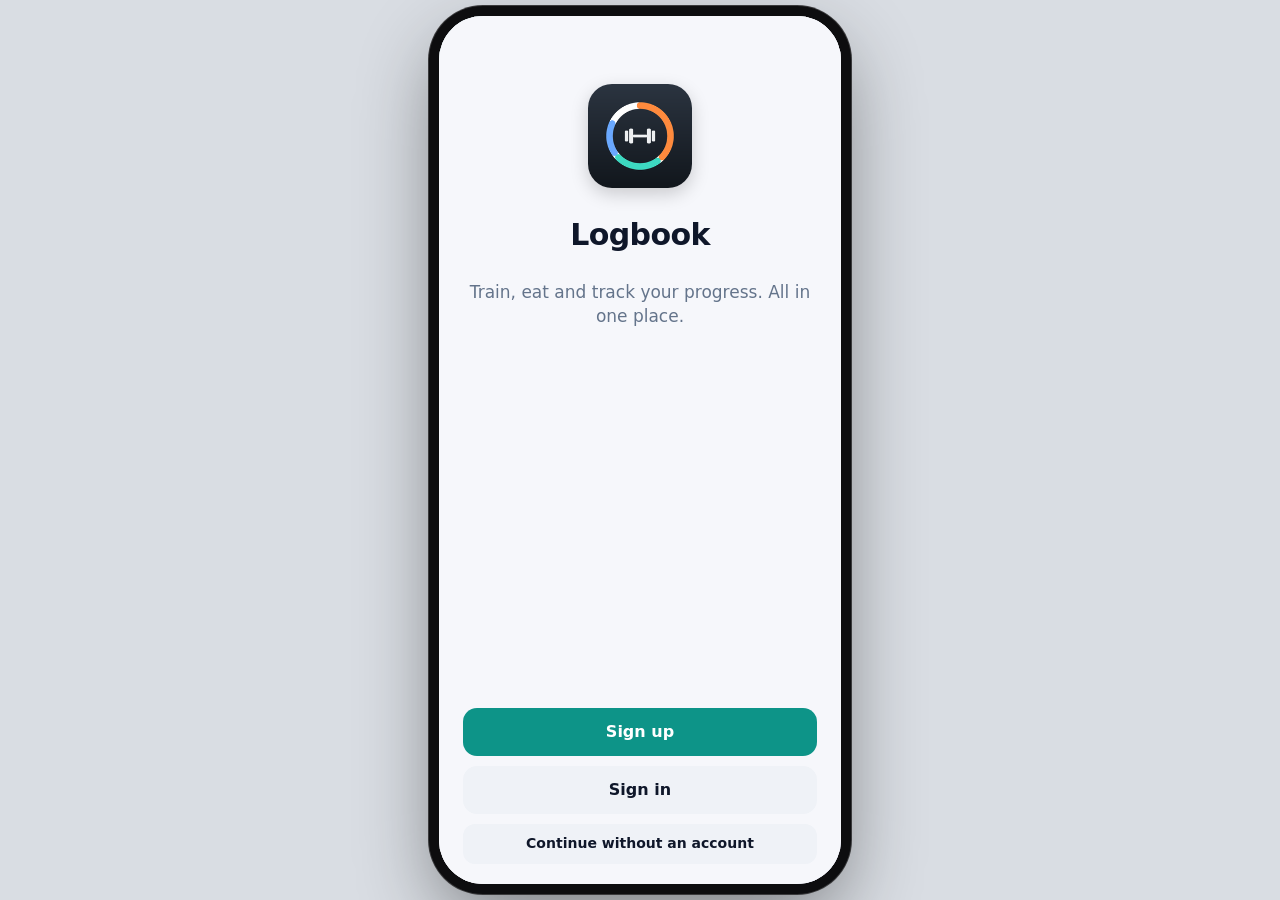
==== index.html @ abdc9746 "w12: first-launch welcome with sign up / sign in / forgot password / continue without account; retur" ====
<!doctype html>
<html lang="en">
<head>
<meta charset="utf-8">
<meta name="viewport" content="width=device-width,initial-scale=1,viewport-fit=cover">
<meta name="theme-color" content="#f6f7fb" media="(prefers-color-scheme: light)">
<meta name="theme-color" content="#0b0d12" media="(prefers-color-scheme: dark)">
<meta name="apple-mobile-web-app-capable" content="yes">
<meta name="apple-mobile-web-app-status-bar-style" content="default">
<meta name="apple-mobile-web-app-title" content="Logbook">
<title>Logbook v2 — Widget home preview</title>
<link rel="manifest" href="manifest.json?v=1">
<link rel="apple-touch-icon" sizes="180x180" href="icon-180.png?v=w12">
<link rel="icon" type="image/svg+xml" href="icon.svg?v=w12">
<link rel="icon" type="image/png" sizes="32x32" href="icon-32.png?v=w12">
<link rel="preconnect" href="https://fonts.googleapis.com"><link rel="preconnect" href="https://fonts.gstatic.com" crossorigin>
<link rel="stylesheet" href="https://fonts.googleapis.com/css2?family=Playfair+Display:wght@600;700&family=Inter:wght@400;600;700&family=Fraunces:wght@600;700&family=Source+Sans+3:wght@400;600&family=Poppins:wght@400;600;700&family=Manrope:wght@400;600;800&family=DM+Serif+Display&family=DM+Sans:wght@400;600;700&family=Space+Grotesk:wght@500;700&family=IBM+Plex+Sans:wght@400;600;700&family=Barlow+Condensed:wght@600;700&family=Barlow:wght@400;600&family=Cormorant+Garamond:wght@600;700&family=Lato:wght@400;700&display=swap">
<link rel="stylesheet" href="styles.css?v=w12">
</head>
<body>
<div id="app"></div>
<div id="sheet-root"></div>
<div id="toast" role="status" aria-live="polite"></div>
<script src="lib.js?v=w12"></script>
<script src="data.js?v=w12"></script>
<script src="sync.js?v=w12"></script>
<script src="app.js?v=w12"></script>
</body>
</html>
---- styles.css ----
:root{--bg:#f6f7fb;--card:#fff;--card2:#eef1f6;--text:#0f172a;--muted:#64748b;--line:#e2e8f0;--accent:#0d9488;--accent2:#6366f1;--accentSoft:#ccfbf1;--warn:#f59e0b;--danger:#ef4444;--ok:#10b981;--p:#6366f1;--c:#f59e0b;--f:#ec4899;--shadow:0 1px 2px rgba(15,23,42,.05),0 8px 24px rgba(15,23,42,.06);--r:20px;
--sat:env(safe-area-inset-top);--sab:env(safe-area-inset-bottom);color-scheme:light}
[data-theme=dark]{--bg:#0b0d12;--card:#151922;--card2:#1e2430;--text:#f1f5f9;--muted:#94a3b8;--line:#263041;--accent:#2dd4bf;--accentSoft:#134e4a;--shadow:none;color-scheme:dark}
*{box-sizing:border-box;-webkit-tap-highlight-color:transparent}
html,body{margin:0;background:var(--bg);color:var(--text);font:16px/1.4 -apple-system,BlinkMacSystemFont,"SF Pro Text","Inter",system-ui,sans-serif;overflow-x:hidden;-webkit-font-smoothing:antialiased}
button,input,select,textarea{font:inherit;color:inherit}
#app{max-width:560px;margin:0 auto;min-height:100vh;padding:calc(var(--sat) + 8px) 16px calc(var(--sab) + 96px)}
.top{display:flex;align-items:center;justify-content:space-between;gap:12px;padding:8px 2px 14px}
.top h1{font-size:30px;line-height:1.1;margin:0;letter-spacing:-.02em;font-weight:750}
.top .sub{color:var(--muted);font-size:14px;margin-bottom:2px}
.avatar{width:44px;height:44px;border-radius:50%;border:0;background:linear-gradient(135deg,var(--accent),var(--accent2));color:#fff;font-weight:700;flex:none;cursor:pointer}
.demo{display:inline-block;font-size:11px;font-weight:700;letter-spacing:.04em;text-transform:uppercase;background:var(--accentSoft);color:var(--accent);padding:3px 8px;border-radius:99px}
.banner{background:var(--card2);border-radius:14px;padding:10px 12px;font-size:14px;color:var(--muted);margin-bottom:12px;display:flex;gap:8px;align-items:center}
.card{background:var(--card);border-radius:var(--r);padding:16px;margin-bottom:12px;box-shadow:var(--shadow);border:1px solid var(--line)}
[data-theme=dark] .card{border-color:transparent}
.card h2{font-size:17px;margin:0 0 10px;font-weight:650;display:flex;justify-content:space-between;align-items:center;gap:8px}
.card h2 small{font-weight:500;color:var(--muted);font-size:13px}
.muted{color:var(--muted);font-size:14px}
.row{display:flex;align-items:center;gap:10px;min-width:0}
.row>*{min-width:0}.grow{flex:1}
.grid2{display:grid;grid-template-columns:1fr 1fr;gap:10px}
.grid3{display:grid;grid-template-columns:repeat(3,1fr);gap:8px}
.stat{background:var(--card2);border-radius:14px;padding:12px;min-width:0}
.stat b{display:block;font-size:22px;letter-spacing:-.01em}.stat span{font-size:12px;color:var(--muted)}
.btn{min-height:48px;border:0;border-radius:14px;padding:0 18px;background:var(--accent);color:#fff;font-weight:650;cursor:pointer;display:inline-flex;align-items:center;justify-content:center;gap:6px;max-width:100%}
[data-theme=dark] .btn{color:#042f2e}
.btn.ghost{background:var(--card2);color:var(--text)}
.btn.danger{background:transparent;color:var(--danger)}
.btn.block{width:100%}.btn.sm{min-height:40px;padding:0 14px;font-size:14px;border-radius:12px}
.btn:disabled{opacity:.4}
.icon-btn{width:44px;height:44px;border-radius:12px;border:0;background:var(--card2);cursor:pointer;flex:none;font-size:18px}
input,select,textarea{width:100%;min-height:48px;border-radius:12px;border:1px solid var(--line);background:var(--card2);padding:10px 12px;outline:none;font-size:16px}
input:focus,select:focus,textarea:focus{border-color:var(--accent)}
label.f{display:block;font-size:13px;color:var(--muted);margin:10px 0 4px}
.seg{display:flex;background:var(--card2);border-radius:14px;padding:4px;margin-bottom:12px;gap:4px}
.seg button{flex:1;min-height:40px;border:0;background:transparent;border-radius:10px;font-weight:600;font-size:14px;color:var(--muted);cursor:pointer}
.seg button.on{background:var(--card);color:var(--text);box-shadow:var(--shadow)}
.list{display:flex;flex-direction:column}
.item{display:flex;align-items:center;gap:12px;padding:12px 0;border-top:1px solid var(--line);min-height:56px}
.item:first-child{border-top:0}
.item .t{font-weight:600;overflow:hidden;text-overflow:ellipsis;white-space:nowrap}
.item .s{font-size:13px;color:var(--muted)}
.pill{font-size:12px;font-weight:650;padding:3px 9px;border-radius:99px;background:var(--card2);white-space:nowrap}
.pill.low{background:#fef3c7;color:#92400e}.pill.out{background:#fee2e2;color:#991b1b}.pill.ok{background:#d1fae5;color:#065f46}
[data-theme=dark] .pill.low{background:#422006;color:#fcd34d}[data-theme=dark] .pill.out{background:#450a0a;color:#fca5a5}[data-theme=dark] .pill.ok{background:#052e16;color:#6ee7b7}
.bar{height:8px;background:var(--card2);border-radius:99px;overflow:hidden}.bar i{display:block;height:100%;border-radius:99px;background:var(--accent)}
.ring{position:relative;width:112px;height:112px;flex:none}.ring svg{transform:rotate(-90deg)}
.ring .c{position:absolute;inset:0;display:flex;flex-direction:column;align-items:center;justify-content:center}.ring b{font-size:22px}.ring span{font-size:11px;color:var(--muted)}
.macro{display:grid;grid-template-columns:70px 1fr auto;gap:8px;align-items:center;font-size:13px;margin:6px 0}
.set{display:grid;grid-template-columns:28px 1fr 1fr 44px;gap:8px;align-items:center;margin:6px 0}
.set input{min-height:44px;text-align:center;padding:6px}
.set .n{color:var(--muted);font-size:13px;text-align:center}
.set .chk{width:44px;height:44px;border-radius:12px;border:0;background:var(--card2);cursor:pointer;font-size:18px}
.set .chk.on{background:var(--accent);color:#fff}
.tabbar{position:fixed;left:0;right:0;bottom:0;z-index:20;background:color-mix(in srgb,var(--card) 86%,transparent);backdrop-filter:blur(20px) saturate(1.6);-webkit-backdrop-filter:blur(20px) saturate(1.6);border-top:1px solid var(--line);padding:6px 8px calc(var(--sab) + 6px);display:flex;justify-content:center}
.tabbar .in{display:flex;width:100%;max-width:560px}
.tabbar button{flex:1;border:0;background:none;min-height:54px;display:flex;flex-direction:column;align-items:center;justify-content:center;gap:2px;font-size:11px;font-weight:600;color:var(--muted);cursor:pointer}
.tabbar button svg{width:26px;height:26px}
.tabbar button.on{color:var(--accent)}
.fab-live{position:fixed;left:16px;right:16px;bottom:calc(var(--sab) + 78px);z-index:19;max-width:528px;margin:0 auto;background:var(--accent);color:#fff;border-radius:16px;padding:12px 16px;display:flex;justify-content:space-between;align-items:center;border:0;font-weight:650;box-shadow:0 8px 24px rgba(13,148,136,.35);cursor:pointer}
[data-theme=dark] .fab-live{color:#042f2e}
.sheet-bg{position:fixed;inset:0;background:rgba(2,6,23,.45);z-index:50;display:flex;align-items:flex-end;justify-content:center;animation:fade .2s}
.sheet{background:var(--bg);width:100%;max-width:560px;max-height:92vh;overflow-y:auto;overflow-x:hidden;border-radius:24px 24px 0 0;padding:10px 16px calc(var(--sab) + 20px);animation:up .25s cubic-bezier(.2,.8,.2,1)}
.sheet .grab{width:40px;height:5px;border-radius:9px;background:var(--line);margin:0 auto 12px}
.sheet h3{margin:0 0 8px;font-size:20px}
@keyframes up{from{transform:translateY(40px);opacity:0}}@keyframes fade{from{opacity:0}}
#toast{position:fixed;left:50%;top:calc(var(--sat) + 12px);transform:translate(-50%,-80px);background:var(--text);color:var(--bg);padding:10px 16px;border-radius:99px;font-size:14px;font-weight:600;z-index:90;transition:transform .25s;max-width:90vw}
#toast.on{transform:translate(-50%,0)}
.onb{position:fixed;inset:0;z-index:80;background:var(--bg);display:flex;flex-direction:column;padding:calc(var(--sat) + 20px) 24px calc(var(--sab) + 20px);overflow-y:auto;overflow-x:hidden}
.onb .hero{font-size:64px;margin:24px 0 8px}.onb h2{font-size:30px;letter-spacing:-.02em;margin:0 0 8px}
.dots{display:flex;gap:6px;justify-content:center;margin:16px 0}.dots i{width:8px;height:8px;border-radius:9px;background:var(--line)}.dots i.on{width:22px;background:var(--accent)}
.chips{display:flex;flex-wrap:wrap;gap:8px}.chip{min-height:44px;padding:0 16px;border-radius:99px;border:1px solid var(--line);background:var(--card);cursor:pointer;font-weight:600}
.chip.on{background:var(--accent);border-color:var(--accent);color:#fff}
.chart{width:100%;height:auto;display:block}
.week{display:grid;grid-template-columns:repeat(7,1fr);gap:4px;text-align:center}
.week button{border:0;background:var(--card2);border-radius:12px;min-height:56px;cursor:pointer;padding:4px 0;font-size:12px;color:var(--muted)}
.week button b{display:block;font-size:16px;color:var(--text)}.week button.on{background:var(--accent);color:#fff}.week button.on b{color:#fff}
.week button .d{display:block;width:6px;height:6px;border-radius:9px;background:var(--accent);margin:2px auto 0}.week button.on .d{background:#fff}
.month{display:grid;grid-template-columns:repeat(7,1fr);gap:4px}
.month div{aspect-ratio:1;border-radius:10px;display:flex;align-items:center;justify-content:center;font-size:13px;background:var(--card2)}
.month .w{background:var(--accent);color:#fff;font-weight:700}.month .x{background:transparent}
.readonly [data-edit]{display:none!important}
.empty{text-align:center;padding:20px 8px;color:var(--muted);font-size:14px}
.tip{border-left:3px solid var(--accent2);padding:8px 12px;background:var(--card2);border-radius:0 12px 12px 0;font-size:14px;margin:6px 0}
/* ===== widget-home ===== */
html,body{font-family:var(--fb,-apple-system,system-ui,sans-serif);overscroll-behavior:none}
h1,h2,h3,.wn,.wt{font-family:var(--fh,inherit)}
body{position:fixed;inset:0;overflow:hidden}
#app{max-width:none;padding:0;height:100%;min-height:0}
.pillbtn{border:0;background:var(--card2);color:var(--text);border-radius:999px;min-height:36px;min-width:44px;padding:0 14px;font-weight:650;cursor:pointer}
.pillbtn.on{background:var(--accent);color:var(--on)}
/* widget grid */
.w{position:relative;background:var(--card);border:1px solid var(--line);border-radius:24px;box-shadow:var(--shadow);padding:14px;overflow:hidden;cursor:pointer;-webkit-user-select:none;user-select:none;-webkit-touch-callout:none;touch-action:pan-x pan-y;transition:transform .15s}
[data-theme=dark] .w{border-color:color-mix(in srgb,var(--line) 60%,transparent)}
.w:active{transform:scale(.97)}
.w.S{grid-column:span 1}.w.M{grid-column:span 2}.w.L{grid-column:span 2;grid-row:span 2}
.wi{height:100%;display:flex;flex-direction:column;gap:4px;min-width:0}
.wi small{color:var(--muted);font-size:12px;line-height:1.3;overflow:hidden;text-overflow:ellipsis}
.wl{font-weight:700;text-transform:uppercase;letter-spacing:.06em;font-size:11px!important;color:var(--accent)!important}
.wn{font-size:30px;font-weight:750;letter-spacing:-.02em;line-height:1.05}
.wn.sm{font-size:22px}.wn.xl{font-size:44px}
.wn em,.wmac em,.wlist em{font-style:normal;font-size:.5em;color:var(--muted);font-weight:600}
.wt{font-size:20px;line-height:1.15;font-weight:700}
.wrow{display:flex;align-items:center;gap:14px}
.wrow>div{display:flex;flex-direction:column}
.wmac{display:flex;flex-direction:column;gap:8px;margin-top:auto}
.wmac>div{display:grid;grid-template-columns:16px 1fr auto;gap:8px;align-items:center;font-size:12px;font-weight:650}
.wmac em{font-size:11px}
.wdots{display:flex;gap:5px;margin-top:4px}.wdots i{flex:1;height:6px;border-radius:3px;background:var(--card2)}.wdots i.on{background:var(--accent)}
.wlist{display:flex;flex-direction:column;gap:5px;font-size:13px;margin-top:4px}.wlist div{display:flex;justify-content:space-between;gap:8px;border-top:1px solid var(--line);padding-top:5px}
.wlist em.out{color:var(--danger)}.wlist em.low{color:var(--warn)}
.wchips{display:flex;flex-wrap:wrap;gap:5px;margin-top:auto}.wchips span{font-size:12px;padding:4px 9px;border-radius:999px;background:var(--card2)}.wchips span.on{background:var(--accentSoft);color:var(--text)}
.wtips p{margin:4px 0 0;font-size:13.5px;line-height:1.35}
.wweek{display:flex;gap:4px;margin-top:auto}.wweek i{flex:1;height:30px;border-radius:8px;background:var(--card2);display:flex;align-items:flex-end;justify-content:center;font-style:normal}.wweek i.on{background:var(--accent)}.wweek span{font-size:9px;color:var(--muted);padding-bottom:2px}.wweek i.on span{color:var(--on)}
.w.S .wweek i{height:20px}
.mring{flex:none}
/* edit mode */
.wx,.wsz{display:none;position:absolute;z-index:3;border:0;cursor:pointer;font-weight:800}
.wx{top:6px;left:6px;width:26px;height:26px;border-radius:50%;background:#8e8e93;color:#fff;font-size:20px;line-height:24px;padding:0}
.wsz{bottom:8px;right:8px;height:26px;min-width:30px;border-radius:13px;background:var(--text);color:var(--bg);font-size:12px;padding:0 8px}
.editing .wx,.editing .wsz{display:block}
.editing .w{animation:jig .28s ease-in-out infinite alternate;touch-action:none}
.editing .w:nth-child(2n){animation-delay:-.14s;animation-direction:alternate-reverse}
.editing .w.drag{animation:none;z-index:10;box-shadow:0 18px 40px rgba(0,0,0,.25);transition:none;opacity:.95}
@keyframes jig{from{transform:rotate(-1.1deg)}to{transform:rotate(1.1deg)}}
@media (prefers-reduced-motion:reduce){.editing .w{animation:none;outline:2px dashed var(--accent)}}
/* gallery + settings */
.gal{display:flex;flex-direction:column;gap:16px}
.gh{display:flex;align-items:center;gap:8px;margin-bottom:8px}.gic{font-size:20px}
.gprev{display:flex;gap:10px;overflow-x:auto;padding-bottom:4px;scrollbar-width:none}
.gsz{border:0;background:none;padding:0;display:flex;flex-direction:column;align-items:center;gap:4px;font-size:12px;color:var(--muted);cursor:pointer;flex:none}
.w.mini{width:var(--mw);height:var(--mh);pointer-events:none;--u:74px;zoom:.62}
.w.mini.S{--mw:150px;--mh:150px}.w.mini.M{--mw:314px;--mh:150px}.w.mini.L{--mw:314px;--mh:314px}
.wprev{display:flex;justify-content:center;padding:12px 0;background:var(--card2);border-radius:20px;margin-bottom:6px}
.wprev .w{width:150px;height:150px;pointer-events:none}.wprev .w.M{width:min(314px,100%)}.wprev .w.L{width:min(314px,100%);height:314px}
.seg.wrap{flex-wrap:wrap}.seg.wrap button{flex:1 1 30%}
.cwgrid{display:grid;grid-template-columns:repeat(2,minmax(0,1fr));gap:8px}
.cw{border:2px solid var(--line);border-radius:16px;padding:10px;text-align:left;cursor:pointer;display:flex;flex-direction:column;gap:6px;min-height:64px;min-width:0}
.cw b{font-size:13px;line-height:1.2;overflow:hidden;text-overflow:ellipsis}
.cw.on{border-color:var(--accent);box-shadow:0 0 0 2px var(--accent)}
.cw .sw{display:flex;gap:4px}.cw .sw i{width:16px;height:16px;border-radius:50%;border:1px solid rgba(127,127,127,.3)}
.btn:not(.ghost):not(.danger),.chip.on{color:var(--on)}

/* ===== springboard v2 ===== */
.sb{position:fixed;inset:0;overflow:hidden;touch-action:none;-webkit-user-select:none;user-select:none;-webkit-touch-callout:none;background:radial-gradient(120% 60% at 0% 0%,color-mix(in srgb,var(--accent) 16%,transparent),transparent 60%),radial-gradient(100% 50% at 100% 100%,color-mix(in srgb,var(--accent2) 14%,transparent),transparent 60%),var(--bg)}
.track{display:flex;height:100%;will-change:transform}
.page{flex:0 0 100%;width:100%;height:100%;overflow:hidden}
.pin2{max-width:560px;margin:0 auto;padding:calc(var(--sat) + 8px) 16px 0}
.pin{max-width:560px;margin:0 auto;padding:0 16px calc(var(--sab) + 40px)}
.page .top{height:var(--hd,58px);padding:0 2px;box-sizing:border-box}
.page .top h1{font-size:26px}
.etools{display:flex;gap:6px;width:100%;justify-content:flex-end;flex-wrap:nowrap}
.etools .pillbtn{padding:0 10px;font-size:13px;white-space:nowrap}.etools .pillbtn:disabled{opacity:.4}
.wgrid{display:grid;grid-template-columns:1fr 1fr;gap:14px}
.emptypg{position:absolute;left:24px;right:24px;top:40%;text-align:center;color:var(--muted);font-size:14px}
.wchart{flex:1;min-height:0;margin-top:2px;display:flex;align-items:flex-end}
.spark{width:100%;height:100%;max-height:100%;display:block}
.dockwrap{position:fixed;left:0;right:0;bottom:calc(max(var(--sab),8px) + 4px);z-index:20;display:flex;flex-direction:column;align-items:center;gap:8px;pointer-events:none}
.pdots{display:flex;gap:8px;height:12px;align-items:center}
.pdots i{width:7px;height:7px;border-radius:50%;background:var(--text);opacity:.25;transition:opacity .2s}
.pdots i.on{opacity:.85}
.dock{pointer-events:auto;display:flex;gap:14px;padding:10px 14px;border-radius:30px;background:color-mix(in srgb,var(--card) 55%,transparent);backdrop-filter:blur(24px) saturate(1.8);-webkit-backdrop-filter:blur(24px) saturate(1.8);border:1px solid color-mix(in srgb,var(--line) 70%,transparent);box-shadow:0 10px 30px rgba(0,0,0,.12)}
.dock button{border:0;background:none;padding:0;display:flex;flex-direction:column;align-items:center;gap:3px;cursor:pointer;color:var(--text);font-size:9.5px;font-weight:600}
.dock button span:last-child{opacity:.75}
.aico{position:relative;width:54px;height:54px;border-radius:14px;display:flex;align-items:center;justify-content:center;color:#fff;box-shadow:0 3px 8px rgba(0,0,0,.18),inset 0 -2px 3px rgba(0,0,0,.12);overflow:hidden}
.aico::after{content:'';position:absolute;inset:0 0 50% 0;background:linear-gradient(180deg,rgba(255,255,255,.45),rgba(255,255,255,.05));border-radius:14px 14px 40% 40%/14px 14px 12px 12px}
.aico svg{width:30px;height:30px;filter:drop-shadow(0 1px 1px rgba(0,0,0,.25));stroke-width:2.2}
.dock button:active .aico{filter:brightness(.8)}
@media (max-height:700px){.aico{width:48px;height:48px;border-radius:12px}.aico svg{width:26px;height:26px}.dock{padding:8px 12px;gap:12px}}
.fab-live{bottom:calc(max(var(--sab),8px) + 110px)}
.ov{position:fixed;inset:0;z-index:40;background:var(--bg);display:flex;flex-direction:column;transform-origin:0 0;overflow:hidden;will-change:transform}
.ovh{flex:none;display:flex;align-items:center;justify-content:space-between;padding:calc(var(--sat) + 6px) 8px 6px;touch-action:none;border-bottom:1px solid var(--line)}
.ovh b{font-size:17px;font-family:var(--fh)}
.ovh .back{border:0;background:none;color:var(--accent);font-weight:600;font-size:16px;min-height:44px;width:70px;text-align:left;cursor:pointer}
.ovb{flex:1;overflow-y:auto;overflow-x:hidden;padding-top:12px;-webkit-overflow-scrolling:touch}
.homebar{position:absolute;left:0;right:0;bottom:0;height:calc(var(--sab) + 26px);display:flex;align-items:center;justify-content:center;touch-action:none;cursor:grab}
.homebar i{width:134px;height:5px;border-radius:3px;background:var(--text);opacity:.55;margin-bottom:calc(var(--sab)*.4)}
.openfull{margin-top:12px}
.ovopen .dockwrap{opacity:0}
/* v3 */
.aico{background:color-mix(in srgb,var(--accent) 16%,var(--card))!important;color:var(--accent);box-shadow:0 1px 3px rgba(0,0,0,.12),inset 0 0 0 1px color-mix(in srgb,var(--accent) 22%,transparent)}
.aico::after{display:none}
.aico svg{filter:none;stroke-width:2}
[data-theme=dark] .aico{background:color-mix(in srgb,var(--accent) 22%,var(--card))!important}
.gcat{margin:14px 0 2px;font-size:13px;text-transform:uppercase;letter-spacing:.08em;color:var(--muted)}
.heat{display:grid;grid-template-columns:repeat(5,1fr);gap:5px;margin-top:auto}
.heat div{border-radius:10px;padding:6px 2px;text-align:center;background:color-mix(in srgb,var(--accent) calc(var(--o)*100%),var(--card2));color:var(--text)}
.heat b{display:block;font-size:16px}.heat span{font-size:9px;opacity:.8}
.calh{display:grid;grid-template-columns:repeat(14,1fr);gap:3px;margin-top:auto}
.calh i{aspect-ratio:1;border-radius:3px;background:color-mix(in srgb,var(--accent) calc(var(--o)*100%),var(--card2));font-style:normal}
.calh.big{grid-template-columns:repeat(7,1fr);gap:6px}.calh.big i{border-radius:8px;font-size:11px;display:flex;align-items:center;justify-content:center;color:var(--text)}
.w.L .calh{grid-template-columns:repeat(7,1fr);gap:5px}
.wlist div span{overflow:hidden;text-overflow:ellipsis;white-space:nowrap}.wlist em{white-space:nowrap}
.grid3{display:grid;grid-template-columns:repeat(3,1fr);gap:8px}
/* v4 */
.pdots{pointer-events:auto;gap:0}
.pdots button{border:0;background:none;padding:0;width:16px;height:16px;display:flex;align-items:center;justify-content:center;cursor:pointer}
.pdots button i{width:7px;height:7px;border-radius:50%;background:var(--text);opacity:.25;transition:opacity .2s}
.pdots button.on i{opacity:.85}
.sb *{-webkit-user-drag:none}
.wgrid{align-content:start}
.w{padding:12px 13px}
.wcenter{display:flex;justify-content:center;flex:1;align-items:center}
.stars{color:var(--accent)!important;letter-spacing:1px}
small.good{color:var(--ok)!important;font-weight:650}small.bad{color:var(--warn)!important;font-weight:650}
.glass{flex:1;min-height:16px;margin-top:4px;border-radius:10px;background:var(--card2);position:relative;overflow:hidden}
.glass i{position:absolute;left:0;right:0;bottom:0;background:linear-gradient(180deg,color-mix(in srgb,var(--accent) 70%,#fff),var(--accent));border-radius:10px 10px 0 0}
.wrow .wmac{margin-top:6px;gap:5px}
@media (min-width:520px){
 html{background:#1c1c1e;height:100%}
 html[data-theme=light]{background:#d9dde3}
 body{inset:auto;position:relative;margin:16px auto;height:min(932px,calc(100vh - 32px));width:min(430px,calc(min(932px,100vh - 32px)*.462));transform:translateZ(0);overflow:hidden;border-radius:44px;box-shadow:0 0 0 10px #0d0d0f,0 0 0 11px #3a3a3c,0 30px 80px rgba(0,0,0,.45)}
 .sheet-bg,.sheet{max-width:none}
 #toast{position:absolute}
}
@media (max-height:700px){.page .top{--hd:50px}.page .top h1{font-size:22px}.w.S .wn.sm{font-size:19px}.w{padding:10px 11px}.wi{gap:2px}}
.wlist em{font-size:12px!important}.w.M .wrow .wn{font-size:26px}
.wi{justify-content:flex-start;overflow:hidden}.wi>*{flex-shrink:0}.wi>.wchart,.wi>.glass,.wi>.wcenter{flex-shrink:1}
.compact .wlist div:nth-child(n+2){display:none}.compact .wrow .wmac{gap:3px;margin-top:2px}.compact .wrow .wmac .bar{height:6px}.compact .w .wt{font-size:17px}.compact .w small{font-size:11px}
/* v5 */
.acc{border-top:1px solid var(--line)}
.acc summary{list-style:none;display:flex;justify-content:space-between;align-items:center;min-height:48px;cursor:pointer;padding:0 2px}
.acc summary::-webkit-details-marker{display:none}
.acc summary b::before{content:'›';display:inline-block;width:16px;transition:transform .2s;color:var(--muted)}
.acc[open] summary b::before{transform:rotate(90deg)}
.accwrap{margin-top:8px;max-width:100%}
.exrow{background:none;border-left:0;border-right:0;border-bottom:0;width:100%;text-align:left;cursor:pointer;gap:10px;display:flex;align-items:center}
.exthumb{width:40px;height:40px;border-radius:10px;object-fit:cover;flex:none;display:flex;align-items:center;justify-content:center;overflow:hidden}
.exthumb.ph{background:var(--accentSoft);color:var(--accent);font-weight:800}
.exthumb.big{width:64px;height:64px;font-size:24px}.exthumb img{width:100%;height:100%;object-fit:cover}
.exphoto{width:100%;max-height:240px;object-fit:cover;border-radius:18px;margin-bottom:10px;display:block}
.exphoto.ph{height:120px;display:flex;align-items:center;justify-content:center;background:var(--accentSoft);color:var(--accent);font-weight:800;font-size:22px}
.linkish{background:none;border:0;text-align:left;padding:0;cursor:pointer;min-width:0}
.pillbtn.sm{min-height:30px;font-size:12px;padding:0 10px}
.card h2 .hbtns{display:flex;gap:6px;align-items:center}
.emptystate{text-align:center;padding:12px 4px}.emptystate .big{font-size:40px}.emptystate b{display:block;font-size:18px;margin:4px 0}
.splitgrid{display:grid;grid-template-columns:repeat(7,minmax(0,1fr));gap:4px}
.splitgrid label{display:flex;flex-direction:column;gap:4px;font-size:11px;font-weight:700;color:var(--muted);text-align:center;min-width:0}
.splitgrid label.today{color:var(--accent)}.splitgrid label.today select{border-color:var(--accent);box-shadow:0 0 0 1px var(--accent)}
.splitgrid select{font-size:10px;padding:6px 2px;min-height:40px;text-overflow:ellipsis;width:100%}
textarea{width:100%;border:1px solid var(--line);border-radius:12px;padding:10px;background:var(--card);resize:vertical}
.wsplit{display:grid;grid-template-columns:repeat(7,1fr);gap:3px;margin:4px 0}
.wsplit div{border-radius:8px;background:var(--card2);text-align:center;padding:4px 0;min-width:0}
.wsplit div.on{background:var(--accent);color:var(--on)}.wsplit div.rest{opacity:.55}.wsplit div.on.rest{opacity:1}
.wsplit span{display:block;font-size:9px;font-weight:700;opacity:.75}.wsplit b{display:block;font-size:9.5px;overflow:hidden;white-space:nowrap}
.wlist div.hl span,.wlist div.hl em{color:var(--accent);font-weight:700}
.qlog{flex:none;width:40px;height:40px;border-radius:50%;border:0;background:var(--accent);color:var(--on);font-size:22px;font-weight:700;cursor:pointer}
small.why{color:var(--text)!important;opacity:.8}
.brief p{margin:0 0 3px;font-size:12.5px;line-height:1.3;display:flex;gap:6px}.brief p span{flex:none;width:16px}
.brief.big p{font-size:15px;margin-bottom:8px}.brief.big p span{width:22px}
.compact .brief p:nth-child(n+3){display:none}
/* v6 */
.tcal{display:grid;grid-template-columns:repeat(7,1fr);gap:4px;margin-top:10px;text-align:center}
.tcal .x{font-size:12px;padding:4px 0}
.cd{border:0;background:none;min-height:42px;border-radius:12px;display:flex;flex-direction:column;align-items:center;justify-content:center;gap:3px;cursor:pointer;font-weight:600;color:var(--text);padding:0}
.cd.fut{color:var(--muted)}
.cd.today{background:var(--accent);color:var(--on)}
.cd i{width:6px;height:6px;border-radius:50%;display:block}
.cd i.dot,.legend i.dot{background:var(--accent)}.cd.today i.dot{background:var(--on)}
.cd i.ring,.legend i.ring{border:1.5px solid var(--accent2);background:transparent;width:7px;height:7px}.cd.today i.ring{border-color:var(--on)}
.legend{display:flex;gap:12px;flex-wrap:wrap;font-size:12px;margin-top:8px;align-items:center}.legend span{display:flex;align-items:center;gap:5px}.legend i{display:inline-block;width:7px;height:7px;border-radius:50%}
.legend i.tsq{background:var(--accent);border-radius:3px;width:10px;height:10px}
.quick{display:grid;grid-template-columns:1fr 1fr;gap:8px;margin-bottom:12px}
.quick3{display:grid;grid-template-columns:1.4fr 1fr 1fr;gap:8px;margin-bottom:12px}.quick3 .btn{padding:0 8px;font-size:14px}
.scanbtn{font-weight:750}
.scanbox{position:relative;border-radius:18px;overflow:hidden;background:#000;aspect-ratio:4/3;margin-bottom:8px}
.scanbox video{width:100%;height:100%;object-fit:cover}
.scanline{position:absolute;left:12%;right:12%;top:50%;height:2px;background:#ff3b30;box-shadow:0 0 12px #ff3b30}

/* v7 home gesture */
.ovh .back{white-space:nowrap;font-size:13px;font-weight:500;opacity:.7;width:56px;min-height:36px}
.ovb{padding-bottom:calc(var(--sab) + 40px)}
.homebar{height:calc(var(--sab) + 34px);z-index:5;background:linear-gradient(180deg,transparent,color-mix(in srgb,var(--bg) 85%,transparent) 55%)}
.homebar i{width:140px;height:6px;opacity:.85;box-shadow:0 0 0 1px color-mix(in srgb,var(--bg) 60%,transparent)}
.ov.dragging{box-shadow:0 20px 60px rgba(0,0,0,.35);user-select:none}
.ov.dragging .ovb{pointer-events:none}

.verlbl{text-align:center;font-size:12px;color:var(--muted);margin:-4px 0 10px;letter-spacing:.04em}
.osplit{display:grid;gap:6px;margin-top:12px}.osplit label{display:flex;align-items:center;gap:10px}.osplit span{width:38px;font-weight:600;color:var(--muted)}.osplit input{flex:1}
.hdrhist{border:0;background:var(--accent);color:#fff;font-weight:700;font-size:14px;padding:8px 12px;border-radius:999px;cursor:pointer;white-space:nowrap}
.gohist{font-size:16px;padding:14px;margin:0 0 12px;font-weight:700}
#spliteditor .splitgrid{display:grid;grid-template-columns:1fr;gap:6px}#spliteditor .splitgrid label{display:flex;align-items:center;gap:10px;flex-direction:row}#spliteditor .splitgrid label span{width:96px;flex:none;font-weight:600}#spliteditor .splitgrid select{flex:1}#spliteditor .splitgrid label.today span{color:var(--accent)}.osplit span{width:52px;white-space:nowrap}
.mealcard h2{font-size:18px}.mealbtns{display:flex;gap:8px;margin-top:10px}.mealbtns .addfood{flex:1;font-weight:700;padding:12px}.mealbtns .scanmini{width:52px;font-size:20px}.smchips{display:flex;flex-wrap:wrap;gap:6px;margin-top:8px}.linkbtn{border:0;background:none;color:var(--accent);font-weight:600;font-size:13px;margin-top:8px;padding:4px 0;cursor:pointer}
.ftabs{margin:8px 0 10px}
.wempty{font-size:15px!important;opacity:.8}.wcta{color:var(--accent);font-weight:600}
[data-act="sq"],[data-act="rmsaveditem"]{width:34px!important;height:34px!important;min-width:34px!important;padding:0!important;flex:none}
.goalbtn{display:block;width:100%;border:0;background:none;padding:0;text-align:left;color:inherit;font:inherit;cursor:pointer;position:relative}.goalbtn .pencil{position:absolute;right:0;top:2px;font-size:12px;font-weight:600;color:var(--accent);background:color-mix(in srgb,var(--accent) 12%,transparent);padding:3px 8px;border-radius:999px}.tgl{display:flex;gap:10px;align-items:center;margin-top:14px;font-weight:600}.tgl input{width:20px;height:20px}
.stepper{display:flex;align-items:center;gap:12px}.stepper b{font-size:26px;min-width:40px;text-align:center}.livebox{margin:12px 0;background:color-mix(in srgb,var(--accent) 8%,var(--card))}

/* w10 themed dialogs */
.uim{position:fixed;inset:0;z-index:200;display:flex;align-items:center;justify-content:center;padding:24px}
.uim-bd{position:absolute;inset:0;background:rgba(0,0,0,.32);-webkit-backdrop-filter:blur(10px) saturate(1.2);backdrop-filter:blur(10px) saturate(1.2);opacity:0;transition:opacity .22s}
.uim-box{position:relative;width:min(300px,100%);border-radius:18px;overflow:hidden;background:color-mix(in srgb,var(--card) 97%,transparent);-webkit-backdrop-filter:blur(24px);backdrop-filter:blur(24px);box-shadow:0 20px 60px rgba(0,0,0,.3);border:1px solid var(--line);color:var(--text);transform:scale(1.12);opacity:0;transition:transform .24s cubic-bezier(.2,.9,.3,1.15),opacity .2s}
.uim.on .uim-bd{opacity:1}.uim.on .uim-box{transform:scale(1);opacity:1}.uim.off .uim-box{transform:scale(.94);opacity:0;transition-duration:.18s}.uim.off .uim-bd{opacity:0}
.uim-body{padding:20px 18px 16px;text-align:center}.uim-t{display:block;font-size:17px;font-family:var(--fh);line-height:1.3}.uim-m{margin:6px 0 0;font-size:14px;color:var(--muted);line-height:1.4}
.uim-in{margin-top:14px;width:100%;box-sizing:border-box;text-align:left;border:1px solid var(--line);background:var(--bg);color:var(--text);border-radius:10px;padding:10px 12px;font-size:16px}
.uim-in:focus{outline:2px solid var(--accent);outline-offset:0}
.uim-acts{display:grid;grid-template-columns:1fr 1fr;border-top:1px solid var(--line)}.uim-acts.one{grid-template-columns:1fr}
.uim-b{border:0;background:none;padding:14px 8px;font-size:17px;color:var(--accent);cursor:pointer;font-family:inherit}.uim-b+.uim-b{border-left:1px solid var(--line)}
.uim-ok{font-weight:700}.uim-ok.red{color:#ff3b30}.uim-cancel{font-weight:500}.uim-b:active{background:color-mix(in srgb,var(--text) 8%,transparent)}
.syncst{font-weight:600}.syncst.synced{color:#34c759}.syncst.syncing{color:var(--accent)}.syncst.error{color:#ff3b30}.gbtn b{font-family:Arial,sans-serif;margin-right:6px}
.mealname{border:0;background:none;color:inherit;font:inherit;padding:0;cursor:pointer}.addmeal{margin-bottom:14px}
.uim-list{display:flex;flex-direction:column;border-top:1px solid var(--line)}.uim-list .uim-b{border-left:0!important;border-top:1px solid var(--line)}.uim-list .uim-b:first-child{border-top:0}.uim-b.red{color:#ff3b30}
.datebanner{display:flex;align-items:center;justify-content:space-between;gap:10px;padding:10px 12px;margin:0 0 12px;border-radius:14px;background:color-mix(in srgb,#ff9f0a 18%,var(--card));border:1px solid color-mix(in srgb,#ff9f0a 45%,transparent);font-size:14px}.datebanner .btn{flex:none}
.checks{display:flex;gap:6px;align-items:center;margin-top:6px;flex-wrap:nowrap;overflow:hidden}
.chk2{display:flex;align-items:center;gap:4px;border:1px solid var(--line);background:color-mix(in srgb,var(--card) 80%,transparent);color:var(--muted);border-radius:999px;padding:3px 8px 3px 4px;font-size:11px;font-weight:600;cursor:pointer;white-space:nowrap}
.chk2 .ci{width:18px;height:18px;border-radius:50%;display:inline-flex;align-items:center;justify-content:center;font-size:11px;background:color-mix(in srgb,var(--text) 6%,transparent)}
.chk2.ok{color:var(--text);border-color:color-mix(in srgb,#34c759 50%,transparent)}.chk2.ok .ci{background:#34c759;color:#fff;font-weight:800}
.checks .cn{margin-left:auto;font-size:12px;font-weight:700;color:var(--muted)}.checks .cn.all{color:#34c759}
.cd{position:relative}.smark{position:absolute;top:3px;right:4px;width:6px;height:6px;border-radius:2px;background:#af52de;display:block}.legend .smark{position:static;display:inline-block;margin-right:4px}
.fcseg{margin-top:6px}.fcseg button{font-size:12px}
.fmgrid{display:grid;grid-template-columns:repeat(7,1fr);gap:4px}.fmc{border-radius:8px;padding:4px 2px;min-height:40px;text-align:center;background:color-mix(in srgb,var(--text) 4%,transparent);font-size:10px}.fmc span{display:block;color:var(--muted)}.fmc b{font-size:11px}
.fmc.ok{background:color-mix(in srgb,#34c759 28%,transparent)}.fmc.lo{background:color-mix(in srgb,#0a84ff 18%,transparent)}.fmc.hi{background:color-mix(in srgb,#ff9f0a 30%,transparent)}.fmc.today{outline:2px solid var(--accent)}
.fl{display:inline-block;width:10px;height:10px;border-radius:3px;margin-right:4px}.fl.ok{background:#34c759}.fl.lo{background:#0a84ff}.fl.hi{background:#ff9f0a}
.wnote{font-size:13px;margin-top:4px;color:var(--text);opacity:.85}.wnote.sub{font-size:12px;opacity:.7}.exnote{margin-top:8px;font-size:14px;min-height:36px}
.hrow{display:flex;align-items:center;gap:8px;min-width:0}.hrow h1{flex:1;min-width:0;overflow:hidden;text-overflow:ellipsis;white-space:nowrap}
.hrow .checks{margin-top:0;gap:4px;flex:none}.hrow .chk2{position:relative;padding:0;width:30px;height:30px;justify-content:center;border-radius:50%;opacity:.55}.hrow .chk2.ok{opacity:1;background:color-mix(in srgb,#34c759 16%,var(--card))}
.hrow .chk2 .ci{background:none;width:auto;height:auto;font-size:15px}.hrow .chk2 .tick{position:absolute;right:-3px;bottom:-3px;width:14px;height:14px;border-radius:50%;background:#34c759;color:#fff;font-size:9px;font-style:normal;font-weight:800;display:flex;align-items:center;justify-content:center}
.hrow .cn{margin-left:2px}
.hero .applogo{width:84px;height:84px;border-radius:20px;box-shadow:0 6px 18px rgba(0,0,0,.18);display:block;margin:0 auto}
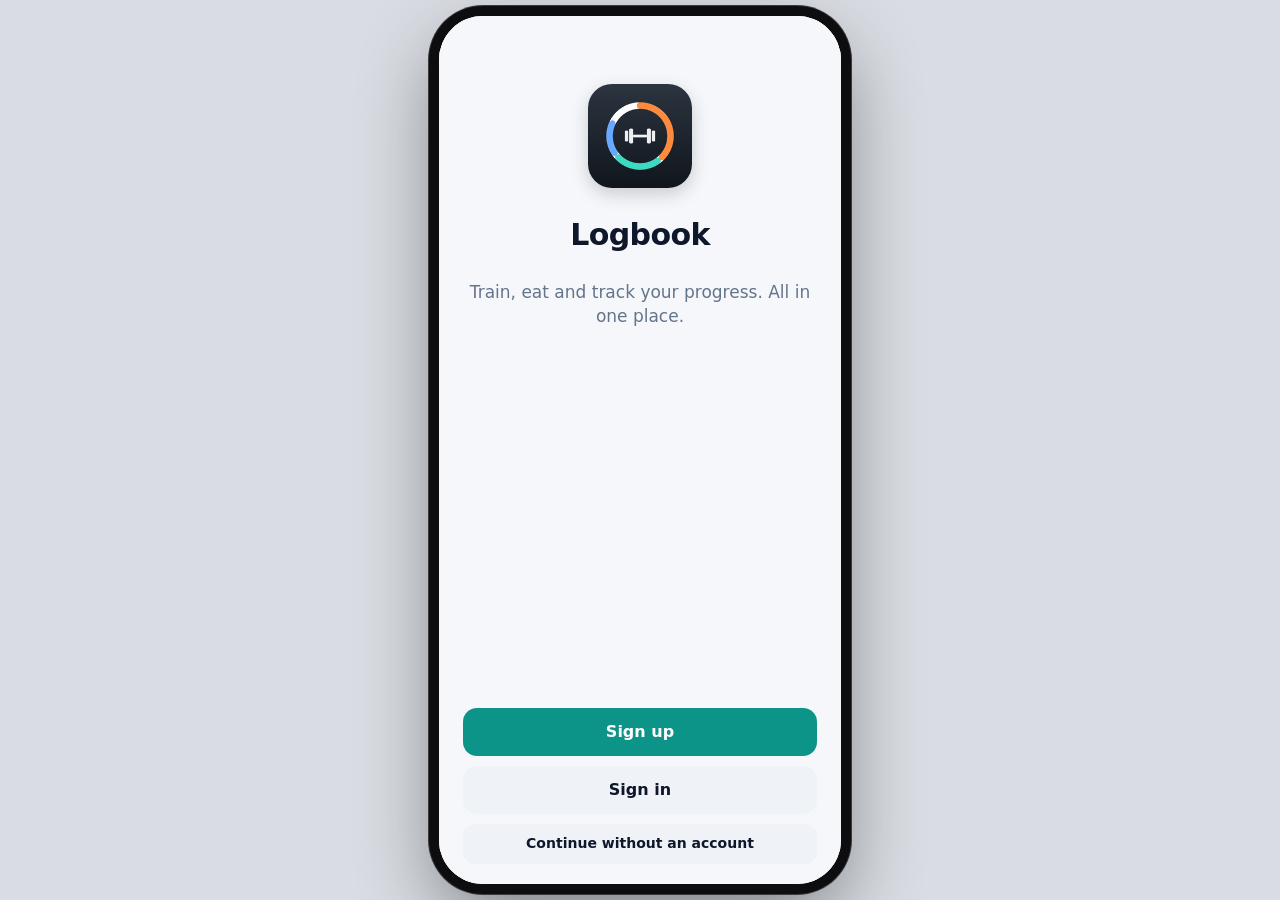
==== commit 624e7beb: "w13: fix sync echo loop (canonical hashes, ignore pending-write echoes, skip no-op writes/applies, 1" ====
--- a/index.html
+++ b/index.html
@@ -10,20 +10,20 @@
 <meta name="apple-mobile-web-app-title" content="Logbook">
 <title>Logbook v2 — Widget home preview</title>
 <link rel="manifest" href="manifest.json?v=1">
-<link rel="apple-touch-icon" sizes="180x180" href="icon-180.png?v=w12">
-<link rel="icon" type="image/svg+xml" href="icon.svg?v=w12">
-<link rel="icon" type="image/png" sizes="32x32" href="icon-32.png?v=w12">
+<link rel="apple-touch-icon" sizes="180x180" href="icon-180.png?v=w13">
+<link rel="icon" type="image/svg+xml" href="icon.svg?v=w13">
+<link rel="icon" type="image/png" sizes="32x32" href="icon-32.png?v=w13">
 <link rel="preconnect" href="https://fonts.googleapis.com"><link rel="preconnect" href="https://fonts.gstatic.com" crossorigin>
 <link rel="stylesheet" href="https://fonts.googleapis.com/css2?family=Playfair+Display:wght@600;700&family=Inter:wght@400;600;700&family=Fraunces:wght@600;700&family=Source+Sans+3:wght@400;600&family=Poppins:wght@400;600;700&family=Manrope:wght@400;600;800&family=DM+Serif+Display&family=DM+Sans:wght@400;600;700&family=Space+Grotesk:wght@500;700&family=IBM+Plex+Sans:wght@400;600;700&family=Barlow+Condensed:wght@600;700&family=Barlow:wght@400;600&family=Cormorant+Garamond:wght@600;700&family=Lato:wght@400;700&display=swap">
-<link rel="stylesheet" href="styles.css?v=w12">
+<link rel="stylesheet" href="styles.css?v=w13">
 </head>
 <body>
 <div id="app"></div>
 <div id="sheet-root"></div>
 <div id="toast" role="status" aria-live="polite"></div>
-<script src="lib.js?v=w12"></script>
-<script src="data.js?v=w12"></script>
-<script src="sync.js?v=w12"></script>
-<script src="app.js?v=w12"></script>
+<script src="lib.js?v=w13"></script>
+<script src="data.js?v=w13"></script>
+<script src="sync.js?v=w13"></script>
+<script src="app.js?v=w13"></script>
 </body>
 </html>
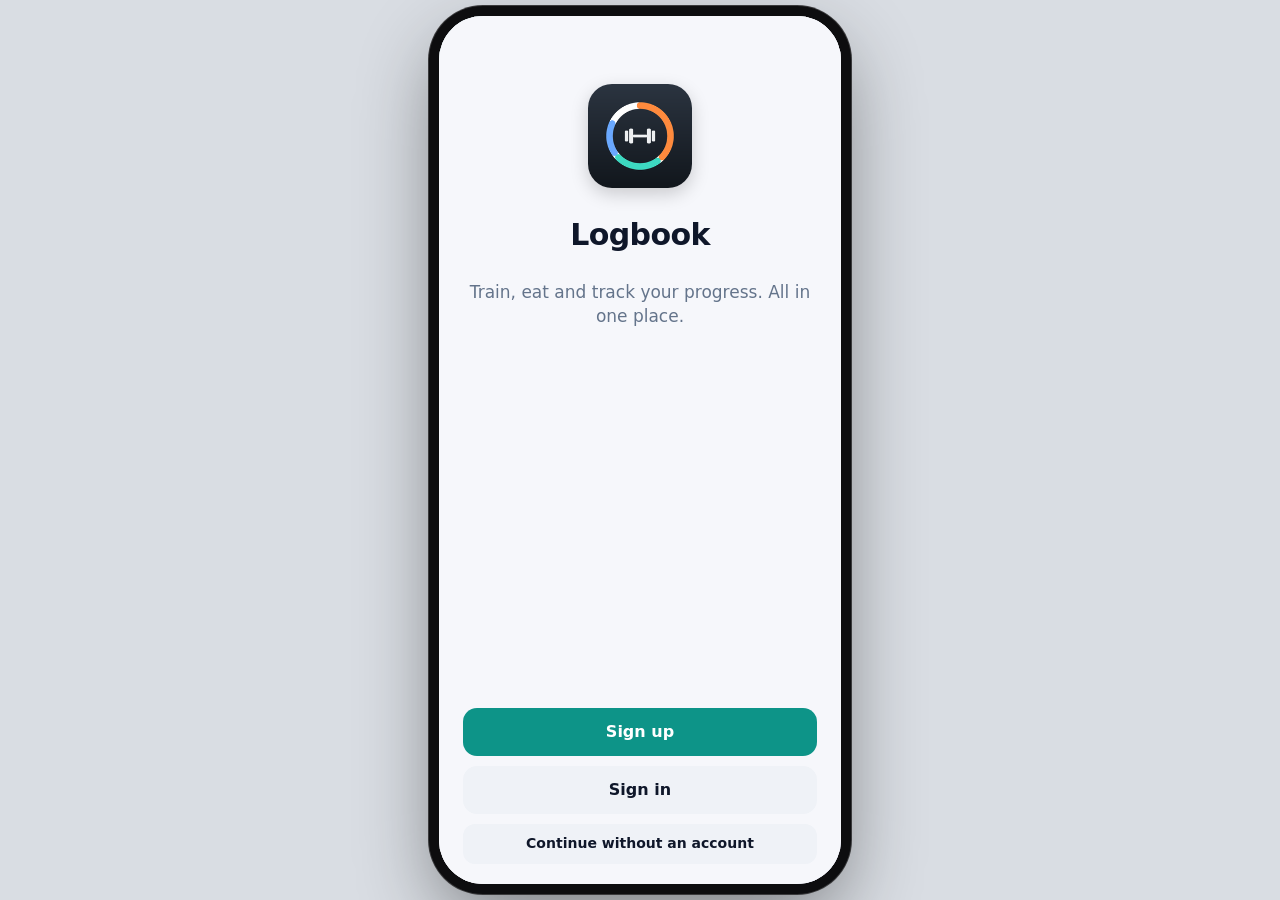
==== commit 89988da3: "w14: phone frame only on real desktop (hover+fine pointer, >=600px); phones use full 100dvh viewport" ====
--- a/index.html
+++ b/index.html
@@ -10,20 +10,20 @@
 <meta name="apple-mobile-web-app-title" content="Logbook">
 <title>Logbook v2 — Widget home preview</title>
 <link rel="manifest" href="manifest.json?v=1">
-<link rel="apple-touch-icon" sizes="180x180" href="icon-180.png?v=w13">
-<link rel="icon" type="image/svg+xml" href="icon.svg?v=w13">
-<link rel="icon" type="image/png" sizes="32x32" href="icon-32.png?v=w13">
+<link rel="apple-touch-icon" sizes="180x180" href="icon-180.png?v=w14">
+<link rel="icon" type="image/svg+xml" href="icon.svg?v=w14">
+<link rel="icon" type="image/png" sizes="32x32" href="icon-32.png?v=w14">
 <link rel="preconnect" href="https://fonts.googleapis.com"><link rel="preconnect" href="https://fonts.gstatic.com" crossorigin>
 <link rel="stylesheet" href="https://fonts.googleapis.com/css2?family=Playfair+Display:wght@600;700&family=Inter:wght@400;600;700&family=Fraunces:wght@600;700&family=Source+Sans+3:wght@400;600&family=Poppins:wght@400;600;700&family=Manrope:wght@400;600;800&family=DM+Serif+Display&family=DM+Sans:wght@400;600;700&family=Space+Grotesk:wght@500;700&family=IBM+Plex+Sans:wght@400;600;700&family=Barlow+Condensed:wght@600;700&family=Barlow:wght@400;600&family=Cormorant+Garamond:wght@600;700&family=Lato:wght@400;700&display=swap">
-<link rel="stylesheet" href="styles.css?v=w13">
+<link rel="stylesheet" href="styles.css?v=w14">
 </head>
 <body>
 <div id="app"></div>
 <div id="sheet-root"></div>
 <div id="toast" role="status" aria-live="polite"></div>
-<script src="lib.js?v=w13"></script>
-<script src="data.js?v=w13"></script>
-<script src="sync.js?v=w13"></script>
-<script src="app.js?v=w13"></script>
+<script src="lib.js?v=w14"></script>
+<script src="data.js?v=w14"></script>
+<script src="sync.js?v=w14"></script>
+<script src="app.js?v=w14"></script>
 </body>
 </html>
--- a/styles.css
+++ b/styles.css
@@ -85,7 +85,8 @@
 /* ===== widget-home ===== */
 html,body{font-family:var(--fb,-apple-system,system-ui,sans-serif);overscroll-behavior:none}
 h1,h2,h3,.wn,.wt{font-family:var(--fh,inherit)}
-body{position:fixed;inset:0;overflow:hidden}
+body{position:fixed;inset:0;overflow:hidden;width:100%;height:100vh;height:-webkit-fill-available;height:100dvh;border-radius:0;box-shadow:none}
+html{height:-webkit-fill-available}
 #app{max-width:none;padding:0;height:100%;min-height:0}
 .pillbtn{border:0;background:var(--card2);color:var(--text);border-radius:999px;min-height:36px;min-width:44px;padding:0 14px;font-weight:650;cursor:pointer}
 .pillbtn.on{background:var(--accent);color:var(--on)}
@@ -206,7 +207,7 @@
 .glass{flex:1;min-height:16px;margin-top:4px;border-radius:10px;background:var(--card2);position:relative;overflow:hidden}
 .glass i{position:absolute;left:0;right:0;bottom:0;background:linear-gradient(180deg,color-mix(in srgb,var(--accent) 70%,#fff),var(--accent));border-radius:10px 10px 0 0}
 .wrow .wmac{margin-top:6px;gap:5px}
-@media (min-width:520px){
+@media (min-width:600px) and (min-height:600px) and (hover:hover) and (pointer:fine){
  html{background:#1c1c1e;height:100%}
  html[data-theme=light]{background:#d9dde3}
  body{inset:auto;position:relative;margin:16px auto;height:min(932px,calc(100vh - 32px));width:min(430px,calc(min(932px,100vh - 32px)*.462));transform:translateZ(0);overflow:hidden;border-radius:44px;box-shadow:0 0 0 10px #0d0d0f,0 0 0 11px #3a3a3c,0 30px 80px rgba(0,0,0,.45)}
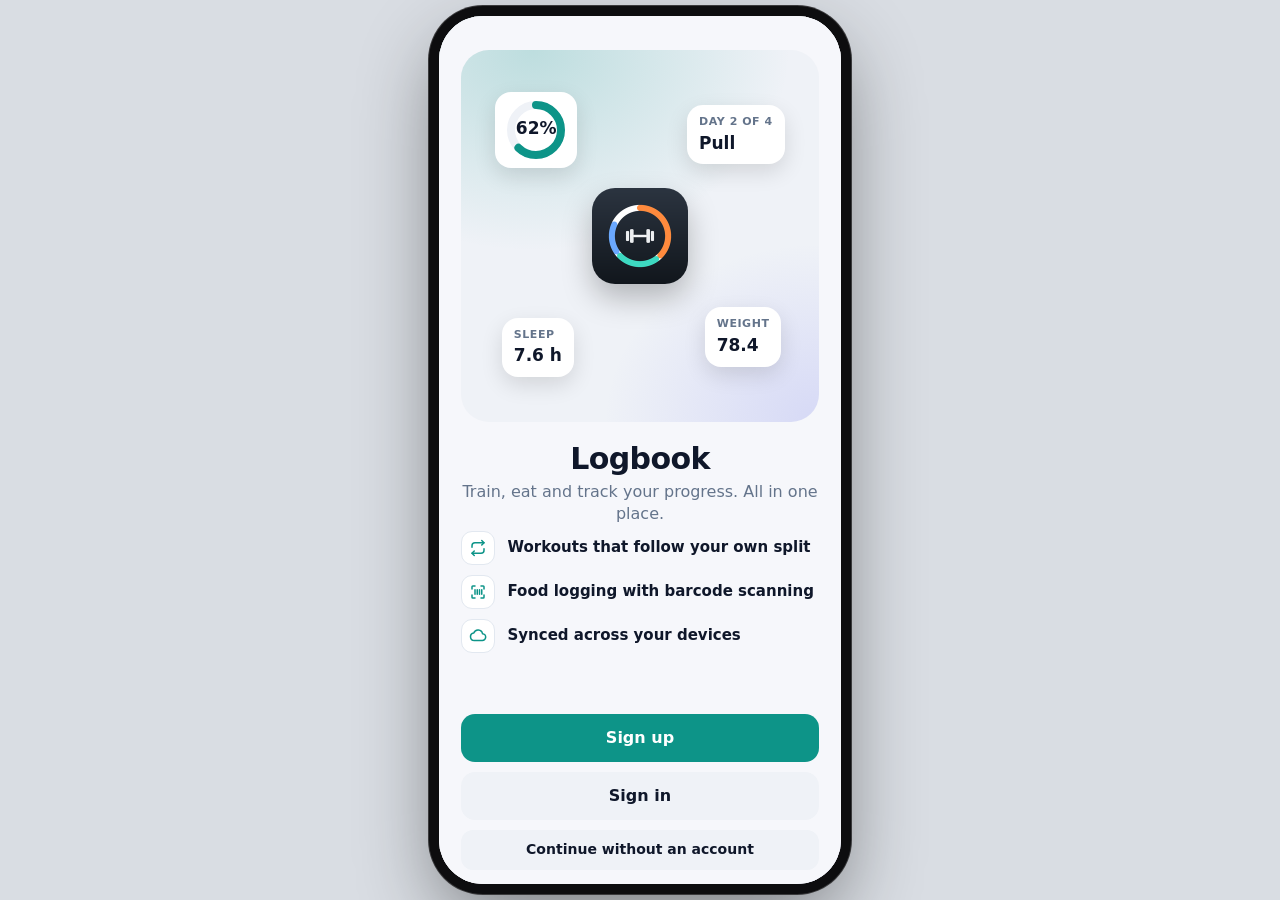
==== commit 03d06cbd: "w15: redesigned onboarding + tour with live mini-renders, bullets, animations; status-bar safe spaci" ====
--- a/index.html
+++ b/index.html
@@ -10,20 +10,20 @@
 <meta name="apple-mobile-web-app-title" content="Logbook">
 <title>Logbook v2 — Widget home preview</title>
 <link rel="manifest" href="manifest.json?v=1">
-<link rel="apple-touch-icon" sizes="180x180" href="icon-180.png?v=w14">
-<link rel="icon" type="image/svg+xml" href="icon.svg?v=w14">
-<link rel="icon" type="image/png" sizes="32x32" href="icon-32.png?v=w14">
+<link rel="apple-touch-icon" sizes="180x180" href="icon-180.png?v=w15">
+<link rel="icon" type="image/svg+xml" href="icon.svg?v=w15">
+<link rel="icon" type="image/png" sizes="32x32" href="icon-32.png?v=w15">
 <link rel="preconnect" href="https://fonts.googleapis.com"><link rel="preconnect" href="https://fonts.gstatic.com" crossorigin>
 <link rel="stylesheet" href="https://fonts.googleapis.com/css2?family=Playfair+Display:wght@600;700&family=Inter:wght@400;600;700&family=Fraunces:wght@600;700&family=Source+Sans+3:wght@400;600&family=Poppins:wght@400;600;700&family=Manrope:wght@400;600;800&family=DM+Serif+Display&family=DM+Sans:wght@400;600;700&family=Space+Grotesk:wght@500;700&family=IBM+Plex+Sans:wght@400;600;700&family=Barlow+Condensed:wght@600;700&family=Barlow:wght@400;600&family=Cormorant+Garamond:wght@600;700&family=Lato:wght@400;700&display=swap">
-<link rel="stylesheet" href="styles.css?v=w14">
+<link rel="stylesheet" href="styles.css?v=w15">
 </head>
 <body>
 <div id="app"></div>
 <div id="sheet-root"></div>
 <div id="toast" role="status" aria-live="polite"></div>
-<script src="lib.js?v=w14"></script>
-<script src="data.js?v=w14"></script>
-<script src="sync.js?v=w14"></script>
-<script src="app.js?v=w14"></script>
+<script src="lib.js?v=w15"></script>
+<script src="data.js?v=w15"></script>
+<script src="sync.js?v=w15"></script>
+<script src="app.js?v=w15"></script>
 </body>
 </html>
--- a/styles.css
+++ b/styles.css
@@ -1,5 +1,5 @@
 :root{--bg:#f6f7fb;--card:#fff;--card2:#eef1f6;--text:#0f172a;--muted:#64748b;--line:#e2e8f0;--accent:#0d9488;--accent2:#6366f1;--accentSoft:#ccfbf1;--warn:#f59e0b;--danger:#ef4444;--ok:#10b981;--p:#6366f1;--c:#f59e0b;--f:#ec4899;--shadow:0 1px 2px rgba(15,23,42,.05),0 8px 24px rgba(15,23,42,.06);--r:20px;
---sat:env(safe-area-inset-top);--sab:env(safe-area-inset-bottom);color-scheme:light}
+--sat:max(env(safe-area-inset-top),20px);--sab:env(safe-area-inset-bottom);color-scheme:light}
 [data-theme=dark]{--bg:#0b0d12;--card:#151922;--card2:#1e2430;--text:#f1f5f9;--muted:#94a3b8;--line:#263041;--accent:#2dd4bf;--accentSoft:#134e4a;--shadow:none;color-scheme:dark}
 *{box-sizing:border-box;-webkit-tap-highlight-color:transparent}
 html,body{margin:0;background:var(--bg);color:var(--text);font:16px/1.4 -apple-system,BlinkMacSystemFont,"SF Pro Text","Inter",system-ui,sans-serif;overflow-x:hidden;-webkit-font-smoothing:antialiased}
@@ -319,3 +319,68 @@
 .hrow .chk2 .ci{background:none;width:auto;height:auto;font-size:15px}.hrow .chk2 .tick{position:absolute;right:-3px;bottom:-3px;width:14px;height:14px;border-radius:50%;background:#34c759;color:#fff;font-size:9px;font-style:normal;font-weight:800;display:flex;align-items:center;justify-content:center}
 .hrow .cn{margin-left:2px}
 .hero .applogo{width:84px;height:84px;border-radius:20px;box-shadow:0 6px 18px rgba(0,0,0,.18);display:block;margin:0 auto}
+/* w15 onboarding */
+.onb{padding:calc(var(--sat) + 14px) 22px calc(var(--sab) + 14px);overflow:hidden}
+.obmain{flex:1;min-height:0;display:flex;flex-direction:column;max-width:480px;width:100%;margin:0 auto}
+.obmain.obauth{overflow-y:auto}
+.obfoot{max-width:480px;width:100%;margin:0 auto;flex:none}.obfoot .dots{margin:10px 0 12px}
+.obart{flex:1 1 46%;min-height:120px;max-height:50%;display:flex;align-items:center;justify-content:center;position:relative;border-radius:28px;background:radial-gradient(120% 90% at 20% 0%,color-mix(in srgb,var(--accent) 22%,transparent),transparent 60%),radial-gradient(100% 80% at 100% 100%,color-mix(in srgb,var(--accent2) 18%,transparent),transparent 60%),var(--card2);overflow:hidden;padding:14px;animation:obIn .5s ease both}
+.obart.sm{flex-basis:30%;max-height:34%;min-height:96px}
+.obtxt{margin:16px 0 0;animation:obUp .5s .08s ease both}.obkick{font-size:12px;font-weight:700;letter-spacing:.08em;text-transform:uppercase;color:var(--accent)}
+.obtxt h2{font-size:clamp(24px,7vw,30px);line-height:1.12;letter-spacing:-.02em;margin:4px 0 6px;font-family:var(--fh,inherit)}.obtxt p{margin:0;color:var(--muted);font-size:16px;line-height:1.35}
+.obform{margin-top:12px;min-height:0;overflow-y:auto;animation:obUp .5s .14s ease both}.obform .f{margin-top:6px}
+.obform .chips.sm .chip{min-height:38px;padding:0 13px;font-size:14px}.obform .osplit{max-height:none}
+.obpts{list-style:none;margin:6px 0 0;padding:0;display:grid;gap:10px}.obpts li{display:flex;align-items:center;gap:12px;font-size:15px;font-weight:600;animation:obUp .45s ease both}
+.obpts li span{width:34px;height:34px;flex:none;border-radius:11px;display:grid;place-items:center;background:var(--card);color:var(--accent);border:1px solid var(--line)}.obpts svg{width:18px;height:18px}
+.obk{font-size:11px;font-weight:700;letter-spacing:.05em;text-transform:uppercase;color:var(--muted)}
+.oba-card{background:var(--card);border-radius:22px;padding:14px;box-shadow:0 10px 30px rgba(0,0,0,.12);width:100%;max-width:330px;animation:obUp .55s .1s ease both}
+.obring{position:relative;display:grid;place-items:center;flex:none}.obring svg{position:absolute;inset:0;width:100%;height:100%}.obring b{font-size:15px;line-height:1;position:relative}.obring small{font-size:10px;color:var(--muted);position:relative;margin-top:-14px}.obring b:empty,.obring small:empty{display:none}
+.obring{grid-template-rows:auto auto;align-content:center;gap:2px}.obring small{margin:0}
+.obarc{animation:obArc 1s .2s ease both}
+.obbar{display:grid;grid-template-columns:50px 1fr;align-items:center;gap:6px;font-size:11px;color:var(--muted);margin:3px 0}.obbar i{height:7px;border-radius:9px;background:var(--card2);overflow:hidden}.obbar em{display:block;height:100%;border-radius:9px;animation:obGrow .8s .3s ease both;transform-origin:left}
+.oba-hello{position:relative;width:100%;height:100%;min-height:120px}.oba-hello .applogo{position:absolute;left:50%;top:50%;width:min(96px,32%);height:auto;aspect-ratio:1;border-radius:24%;transform:translate(-50%,-50%);box-shadow:0 14px 30px rgba(0,0,0,.25);animation:obPop .6s ease both}
+.obt{position:absolute;background:var(--card);border-radius:16px;padding:9px 12px;box-shadow:0 8px 22px rgba(0,0,0,.12);display:flex;flex-direction:column;gap:2px;animation:obUp .6s ease both}.obt b{font-size:17px}
+.obt.t1{left:6%;top:8%;animation-delay:.15s}.obt.t2{right:6%;top:12%;animation-delay:.25s}.obt.t3{left:8%;bottom:9%;animation-delay:.35s}.obt.t4{right:7%;bottom:12%;animation-delay:.45s}
+.oba-goal svg{height:100%;max-height:200px;width:auto;aspect-ratio:1}.obdart{animation:obDart .7s .2s cubic-bezier(.3,1.4,.6,1) both;transform-origin:100px 100px}
+.oba-goal{height:100%;display:grid;place-items:center}
+.obbig{font-size:26px}.obbig small{font-size:14px;color:var(--muted)}.obline{width:100%;height:56px;display:block;margin-top:4px}.obpath{stroke-dasharray:600;animation:obDraw 1.2s .2s ease both}
+.oba-cycle{position:relative;height:100%;aspect-ratio:1;max-height:230px;min-height:96px}.obnode{position:absolute;width:68px;height:52px;border-radius:14px;background:var(--card);box-shadow:0 6px 16px rgba(0,0,0,.1);display:grid;place-items:center;align-content:center;animation:obPop .45s ease both}.obnode small{font-size:10px;color:var(--muted)}.obnode b{font-size:13px}.obnode.on{background:var(--accent);color:#fff}.obnode.on small{color:#fff;opacity:.8}.obnode.rest{opacity:.65}
+.obnode:nth-child(2){animation-delay:.1s}.obnode:nth-child(3){animation-delay:.2s}.obnode:nth-child(4){animation-delay:.3s}
+.obhub{position:absolute;left:50%;top:50%;transform:translate(-50%,-50%);display:grid;place-items:center;color:var(--accent)}.obhub svg{width:28px;height:28px;animation:obSpin 6s linear infinite}.obhub small{font-size:10px;color:var(--muted)}
+.oba-phone{width:min(230px,70%);height:100%;max-height:300px;background:var(--bg);border-radius:26px;border:6px solid var(--text);padding:10px 8px 8px;display:flex;flex-direction:column;justify-content:space-between;box-shadow:0 14px 30px rgba(0,0,0,.2);animation:obUp .55s ease both;overflow:hidden}
+.obg{display:grid;grid-template-columns:1fr 1fr;gap:6px}.obw{background:var(--card);border-radius:12px;padding:7px 8px;display:flex;flex-direction:column;gap:1px;font-size:10px;animation:obPop .4s ease both}.obw b{font-size:14px}.obw small{color:var(--muted);font-size:9px}.obw.s2{grid-column:span 2;flex-direction:row;align-items:center;gap:8px}
+.obw:nth-child(2){animation-delay:.1s}.obw:nth-child(3){animation-delay:.18s}.obw:nth-child(4){animation-delay:.26s}
+.obw .obbar{grid-template-columns:38px 1fr;font-size:9px;margin:2px 0}.obchk{justify-content:space-between;font-weight:600}.obchk span{display:flex;align-items:center;gap:3px}.obchk svg{width:12px;height:12px;color:var(--ok)}.obchk .off{color:var(--muted)}
+.obdock{display:flex;justify-content:space-around;background:var(--card);border-radius:14px;padding:6px}.obdock i{width:26px;height:26px;border-radius:8px;background:var(--card2);display:grid;place-items:center;color:var(--accent)}.obdock svg{width:15px;height:15px}
+.obdays{display:grid;grid-template-columns:repeat(5,1fr);gap:5px}.obdays div{background:var(--card2);border-radius:10px;padding:5px 2px;text-align:center;display:grid}.obdays small{font-size:9px;color:var(--muted)}.obdays b{font-size:12px}.obdays .on{background:var(--accent);color:#fff}.obdays .on small{color:#fff;opacity:.85}
+.obset{display:grid;grid-template-columns:22px 1fr 1fr 30px;align-items:center;gap:6px;margin-top:6px;font-size:13px;animation:obUp .4s ease both}.obset span{color:var(--muted);font-weight:700}.obset em{font-style:normal;background:var(--card2);border-radius:9px;padding:5px 8px;font-weight:600}.obset i{width:28px;height:28px;border-radius:9px;background:var(--card2);display:grid;place-items:center;color:var(--muted)}.obset.done i{background:var(--accent);color:#fff}.obset svg{width:15px;height:15px}
+.obset:nth-of-type(2){animation-delay:.1s}.obset:nth-of-type(3){animation-delay:.2s}
+.obtimer{margin-top:8px;display:flex;align-items:center;gap:6px;font-size:12px;font-weight:700;color:var(--accent)}.obtimer svg{width:15px;height:15px}
+.obtabs{display:flex;gap:4px;background:var(--card2);border-radius:10px;padding:3px;margin-top:10px;font-size:12px;font-weight:600}.obtabs span{flex:1;text-align:center;padding:4px;border-radius:8px;color:var(--muted)}.obtabs .on{background:var(--card);color:var(--text)}
+.obmeal{display:grid;grid-template-columns:52px 1fr auto;gap:6px;align-items:center;padding:6px 2px;border-bottom:1px solid var(--line);font-size:12px;animation:obUp .4s ease both}.obmeal:last-child{border:0}.obmeal small{color:var(--muted);font-weight:700}.obmeal em{font-style:normal;color:var(--muted)}
+.obcols{display:flex;align-items:flex-end;gap:6px;height:44px;margin:6px 0 4px}.obcols i{flex:1;background:color-mix(in srgb,var(--accent) 75%,transparent);border-radius:5px 5px 2px 2px;animation:obGrowY .6s ease both;transform-origin:bottom}
+.oba-sync{display:flex;align-items:center;justify-content:center;gap:12px;width:100%}.obdev{background:var(--card);border:5px solid var(--text);display:flex;flex-direction:column;align-items:center;gap:5px;padding:10px 8px;box-shadow:0 10px 24px rgba(0,0,0,.15);animation:obUp .5s ease both}.obdev i{display:block;height:7px;width:100%;border-radius:5px;background:var(--card2)}
+.obdev.ph{width:78px;height:150px;border-radius:18px}.obdev.tab{width:130px;height:170px;border-radius:16px;animation-delay:.15s}
+.obcloud{display:grid;place-items:center;color:var(--accent)}.obcloud svg{width:44px;height:44px}.obdotsline{display:flex;gap:5px;margin-top:6px}.obdotsline b{width:6px;height:6px;border-radius:9px;background:var(--accent);animation:obPulse 1.2s infinite}.obdotsline b:nth-child(2){animation-delay:.2s}.obdotsline b:nth-child(3){animation-delay:.4s}
+@keyframes obIn{from{opacity:0;transform:scale(.97)}}@keyframes obUp{from{opacity:0;transform:translateY(14px)}}@keyframes obPop{from{opacity:0;transform:scale(.85)}}
+.oba-hello .applogo{animation-name:obPopC}@keyframes obPopC{from{opacity:0;transform:translate(-50%,-50%) scale(.8)}}
+@keyframes obArc{from{stroke-dashoffset:var(--c)}}@keyframes obGrow{from{transform:scaleX(0)}}@keyframes obGrowY{from{transform:scaleY(0)}}@keyframes obDraw{from{stroke-dashoffset:600}to{stroke-dashoffset:0}}
+@keyframes obDart{from{transform:translate(60px,-60px);opacity:0}}@keyframes obSpin{to{transform:rotate(360deg)}}@keyframes obPulse{50%{opacity:.25}}
+@media (max-height:700px){.obtxt{margin-top:12px}.obtxt h2{font-size:24px}.obtxt p{font-size:15px}.obpts{gap:7px}.obpts li{font-size:14px}.obpts li span{width:30px;height:30px}.oba-card{padding:11px}.obfoot .dots{margin:8px 0}}
+@media (prefers-reduced-motion:reduce){.onb *{animation:none!important}}
+
+/* w15 empty widgets */
+.wghost{flex:1 1 auto!important;min-height:0;display:flex;align-items:center;justify-content:center;color:var(--muted);padding:4px 0;overflow:hidden}.wghost svg{max-height:100%;max-width:100%;height:100%;min-height:0}
+.wghost>svg{width:auto;aspect-ratio:1}.wghost>svg[viewBox="0 0 120 40"]{width:100%;aspect-ratio:auto;max-height:44px}
+.gfood{display:flex;align-items:center;gap:12px;height:100%;max-height:78px;width:100%}.gfood svg{height:100%;width:auto;aspect-ratio:1;flex:none}.gm{flex:1;display:grid;gap:7px}.gm i{height:7px;border-radius:9px;background:var(--card2)}.gm i:nth-child(1){width:80%}.gm i:nth-child(2){width:60%}.gm i:nth-child(3){width:70%}
+.gbars{display:flex;align-items:flex-end;gap:5px;height:100%;max-height:60px;width:100%}.gbars i{flex:1;border-radius:4px 4px 2px 2px;background:color-mix(in srgb,var(--accent) 22%,var(--card2))}
+.gsplit{display:flex;gap:6px;width:100%}.gsplit span{flex:1;text-align:center;font-size:11px;font-weight:700;padding:10px 0;border-radius:12px;border:1.5px dashed var(--line);color:var(--muted)}
+.wcta.pill{align-self:flex-start;background:color-mix(in srgb,var(--accent) 14%,transparent);padding:5px 11px;border-radius:99px;font-size:12px!important;margin-top:auto}
+.brief.fill{flex:1;display:flex;flex-direction:column;justify-content:space-evenly}
+/* status bar: make sure headers clear it */
+.ovh{padding-top:calc(var(--sat) + 8px)}.sheet{max-height:calc(100dvh - var(--sat) - 12px)}
+/* w15 onboarding balance */
+.obart{flex:1 1 auto;max-height:56%}.obart.sm{flex:1 1 auto;max-height:42%;min-height:80px}
+.obform{flex:none}
+@media (max-height:700px){.obart{min-height:90px}.obart.sm{min-height:64px}.obform .hide-short{display:none}.osplit{gap:4px}.osplit input{padding-top:8px;padding-bottom:8px}.obform .chips.sm .chip{min-height:34px}}
+@media (max-height:700px){.obmain[data-k="4"] .obart{display:none}}
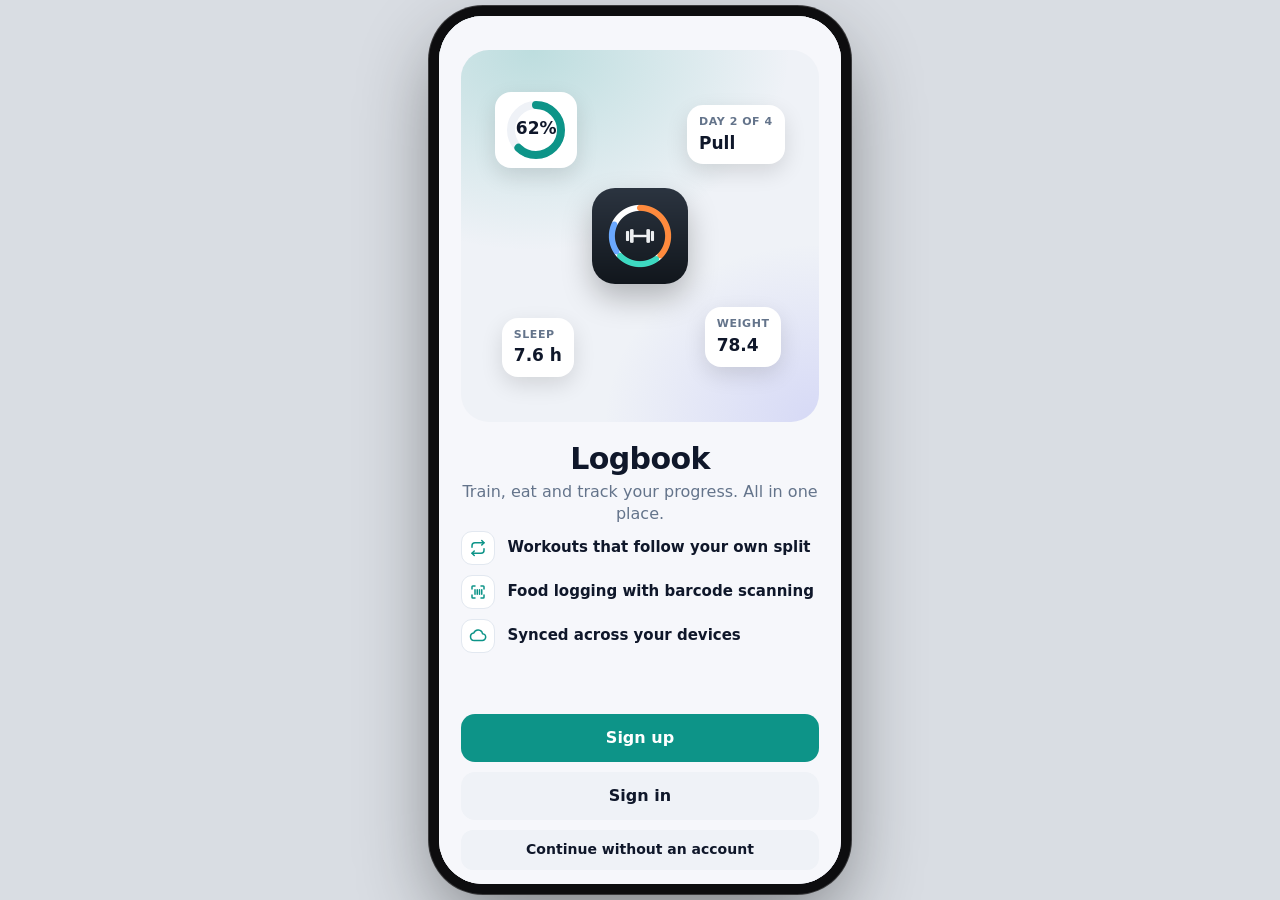
==== commit 10512fee: "w17: bedtime only from real input (sleep log + profile target), remove local role switcher, optional" ====
--- a/index.html
+++ b/index.html
@@ -10,20 +10,20 @@
 <meta name="apple-mobile-web-app-title" content="Logbook">
 <title>Logbook v2 — Widget home preview</title>
 <link rel="manifest" href="manifest.json?v=1">
-<link rel="apple-touch-icon" sizes="180x180" href="icon-180.png?v=w15">
-<link rel="icon" type="image/svg+xml" href="icon.svg?v=w15">
-<link rel="icon" type="image/png" sizes="32x32" href="icon-32.png?v=w15">
+<link rel="apple-touch-icon" sizes="180x180" href="icon-180.png?v=w17">
+<link rel="icon" type="image/svg+xml" href="icon.svg?v=w17">
+<link rel="icon" type="image/png" sizes="32x32" href="icon-32.png?v=w17">
 <link rel="preconnect" href="https://fonts.googleapis.com"><link rel="preconnect" href="https://fonts.gstatic.com" crossorigin>
 <link rel="stylesheet" href="https://fonts.googleapis.com/css2?family=Playfair+Display:wght@600;700&family=Inter:wght@400;600;700&family=Fraunces:wght@600;700&family=Source+Sans+3:wght@400;600&family=Poppins:wght@400;600;700&family=Manrope:wght@400;600;800&family=DM+Serif+Display&family=DM+Sans:wght@400;600;700&family=Space+Grotesk:wght@500;700&family=IBM+Plex+Sans:wght@400;600;700&family=Barlow+Condensed:wght@600;700&family=Barlow:wght@400;600&family=Cormorant+Garamond:wght@600;700&family=Lato:wght@400;700&display=swap">
-<link rel="stylesheet" href="styles.css?v=w15">
+<link rel="stylesheet" href="styles.css?v=w17">
 </head>
 <body>
 <div id="app"></div>
 <div id="sheet-root"></div>
 <div id="toast" role="status" aria-live="polite"></div>
-<script src="lib.js?v=w15"></script>
-<script src="data.js?v=w15"></script>
-<script src="sync.js?v=w15"></script>
-<script src="app.js?v=w15"></script>
+<script src="lib.js?v=w17"></script>
+<script src="data.js?v=w17"></script>
+<script src="sync.js?v=w17"></script>
+<script src="app.js?v=w17"></script>
 </body>
 </html>
--- a/styles.css
+++ b/styles.css
@@ -384,3 +384,8 @@
 .obform{flex:none}
 @media (max-height:700px){.obart{min-height:90px}.obart.sm{min-height:64px}.obform .hide-short{display:none}.osplit{gap:4px}.osplit input{padding-top:8px;padding-bottom:8px}.obform .chips.sm .chip{min-height:34px}}
 @media (max-height:700px){.obmain[data-k="4"] .obart{display:none}}
+/* w16 schedule picker */
+.spick{display:flex;align-items:center;gap:10px;width:100%;text-align:left;background:var(--card);border:1px solid var(--line);border-radius:14px;padding:11px 14px;margin:0 0 6px;cursor:pointer;color:var(--text);font:inherit}
+.spick .t{font-weight:650}.spick .s{font-size:13px;color:var(--muted)}.spick.rec{border:1.5px solid var(--accent);background:color-mix(in srgb,var(--accent) 10%,var(--card))}.spick.on .pill{background:var(--accent);color:#fff}
+.spick>.muted{font-size:20px;color:var(--accent)}
+.tcal .ring.rest{border-style:dashed;opacity:.55}
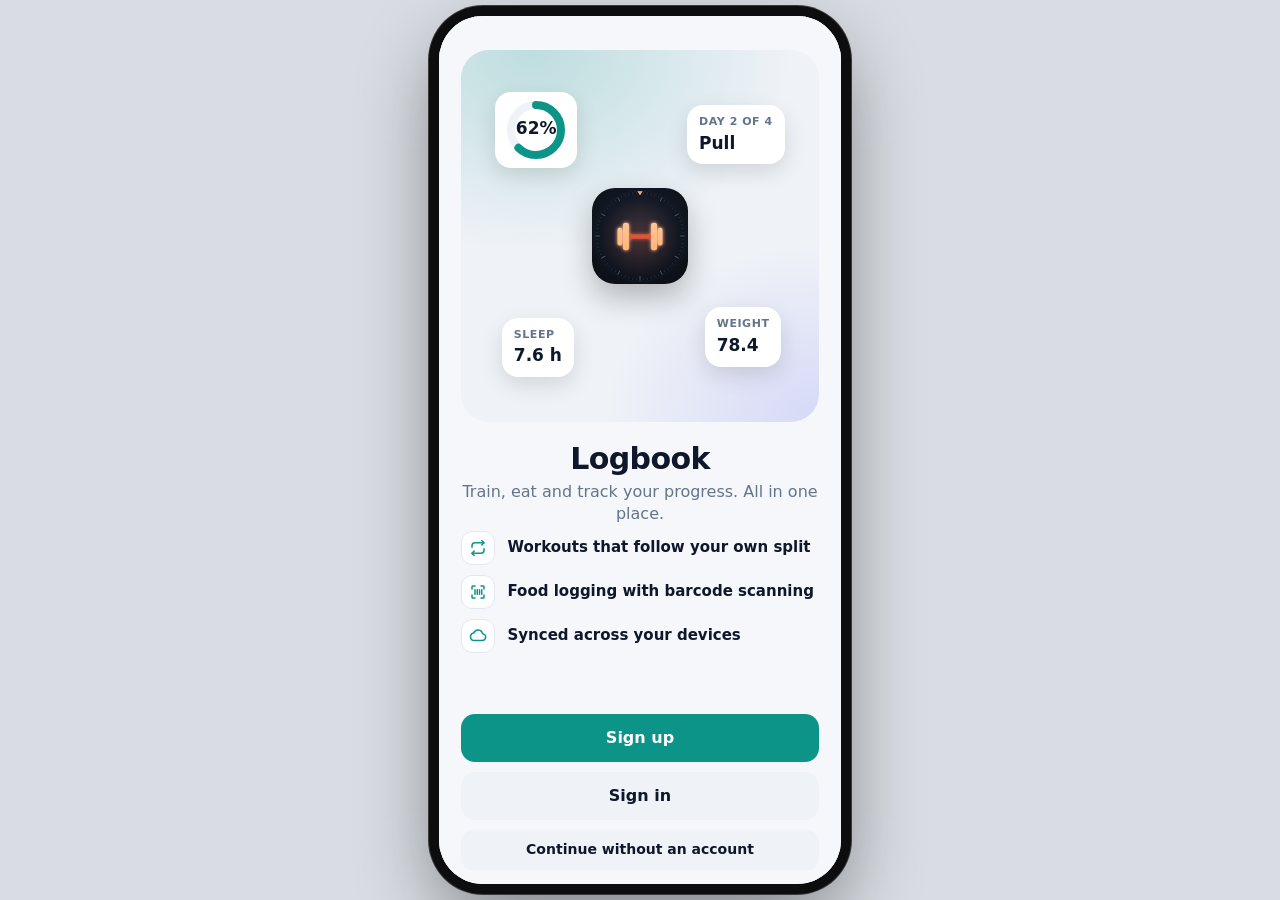
==== commit 76609109: "widget-home w18: Google sign-in always a popup opened in the tap (no redirect on iPhone home-screen/" ====
--- a/index.html
+++ b/index.html
@@ -10,20 +10,20 @@
 <meta name="apple-mobile-web-app-title" content="Logbook">
 <title>Logbook v2 — Widget home preview</title>
 <link rel="manifest" href="manifest.json?v=1">
-<link rel="apple-touch-icon" sizes="180x180" href="icon-180.png?v=w17">
-<link rel="icon" type="image/svg+xml" href="icon.svg?v=w17">
-<link rel="icon" type="image/png" sizes="32x32" href="icon-32.png?v=w17">
+<link rel="apple-touch-icon" sizes="180x180" href="icon-180.png?v=w18">
+<link rel="icon" type="image/svg+xml" href="icon.svg?v=w18">
+<link rel="icon" type="image/png" sizes="32x32" href="icon-32.png?v=w18">
 <link rel="preconnect" href="https://fonts.googleapis.com"><link rel="preconnect" href="https://fonts.gstatic.com" crossorigin>
 <link rel="stylesheet" href="https://fonts.googleapis.com/css2?family=Playfair+Display:wght@600;700&family=Inter:wght@400;600;700&family=Fraunces:wght@600;700&family=Source+Sans+3:wght@400;600&family=Poppins:wght@400;600;700&family=Manrope:wght@400;600;800&family=DM+Serif+Display&family=DM+Sans:wght@400;600;700&family=Space+Grotesk:wght@500;700&family=IBM+Plex+Sans:wght@400;600;700&family=Barlow+Condensed:wght@600;700&family=Barlow:wght@400;600&family=Cormorant+Garamond:wght@600;700&family=Lato:wght@400;700&display=swap">
-<link rel="stylesheet" href="styles.css?v=w17">
+<link rel="stylesheet" href="styles.css?v=w18">
 </head>
 <body>
 <div id="app"></div>
 <div id="sheet-root"></div>
 <div id="toast" role="status" aria-live="polite"></div>
-<script src="lib.js?v=w17"></script>
-<script src="data.js?v=w17"></script>
-<script src="sync.js?v=w17"></script>
-<script src="app.js?v=w17"></script>
+<script src="lib.js?v=w18"></script>
+<script src="data.js?v=w18"></script>
+<script src="sync.js?v=w18"></script>
+<script src="app.js?v=w18"></script>
 </body>
 </html>
